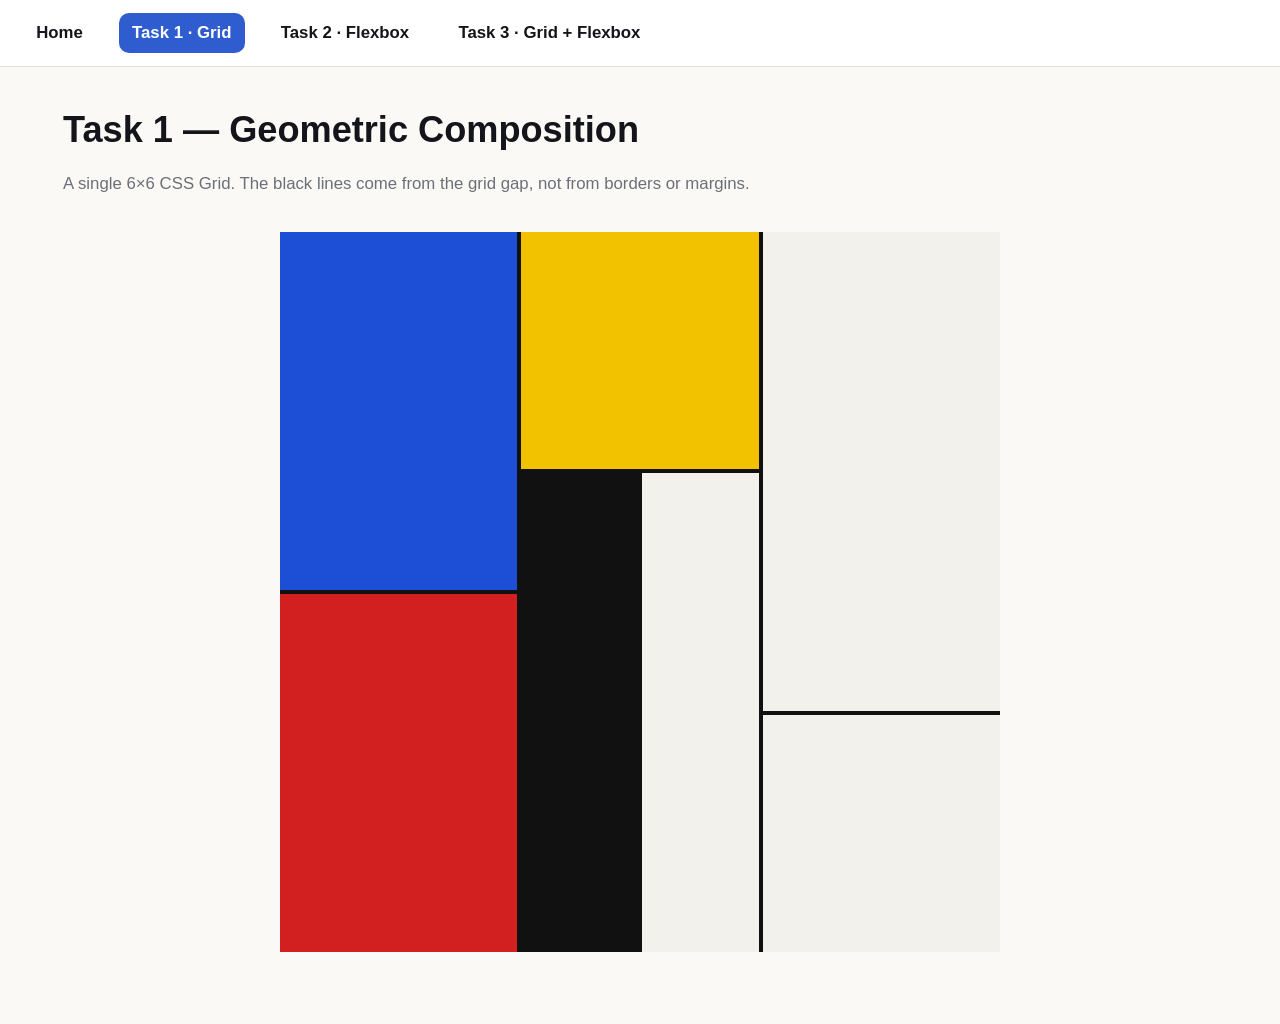
==== task1.html @ 8b4750a3 "Add files via upload" ====
<!DOCTYPE html>
<html lang="en">
<head>
<meta charset="UTF-8">
<meta name="viewport" content="width=device-width, initial-scale=1">
<title>Task 1 — Geometric Composition (CSS Grid)</title>
<link rel="stylesheet" href="css/variables.css">
<link rel="stylesheet" href="css/task1.css">
</head>
<body>
  <nav class="site-nav">
    <a href="index.html">Home</a>
    <a href="task1.html" aria-current="page">Task 1 · Grid</a>
    <a href="task2.html">Task 2 · Flexbox</a>
    <a href="task3.html">Task 3 · Grid + Flexbox</a>
  </nav>

  <main class="page-wrap">
    <h1>Task 1 — Geometric Composition</h1>
    <p>A single 6&times;6 CSS Grid. The black lines come from the grid gap, not from borders or margins.</p>

    <div class="composition">
      <div class="block block--blue"></div>
      <div class="block block--yellow"></div>
      <div class="block block--white block--tall"></div>
      <div class="block block--red"></div>
      <div class="block block--black"></div>
      <div class="block block--white block--mid"></div>
      <div class="block block--white block--corner"></div>
    </div>
  </main>
</body>
</html>
---- css/variables.css ----
/* ==========================================================================
   Shared design tokens — used by every task so the whole assignment
   reads as one consistent piece of work, not three separate exercises.
   ========================================================================== */

:root {
  /* Palette */
  --color-ink: #14151a;
  --color-paper: #faf9f6;
  --color-surface: #ffffff;
  --color-border: #e2e0da;
  --color-muted: #6b6f76;

  --color-primary: #2f5dd0;      /* blue accent (buttons, links) */
  --color-primary-dark: #23439c;
  --color-accent-yellow: #f0b429;
  --color-accent-red: #c62c2c;

  /* Mondrian palette for Task 1 */
  --mondrian-blue: #1c4fd6;
  --mondrian-yellow: #f2c200;
  --mondrian-red: #d21f1f;
  --mondrian-black: #111111;
  --mondrian-white: #f2f1ec;

  /* Typography */
  --font-base: "Segoe UI", Roboto, Helvetica, Arial, sans-serif;
  --font-size-base: clamp(0.95rem, 0.85rem + 0.3vw, 1.05rem);
  --font-size-h1: clamp(1.6rem, 1.3rem + 1.2vw, 2.4rem);
  --font-size-h2: clamp(1.2rem, 1rem + 0.8vw, 1.6rem);
  --line-height: 1.5;

  /* Spacing scale (fluid, no fixed pixel steps) */
  --space-1: clamp(0.35rem, 0.3rem + 0.2vw, 0.5rem);
  --space-2: clamp(0.6rem, 0.5rem + 0.4vw, 0.9rem);
  --space-3: clamp(1rem, 0.8rem + 0.8vw, 1.6rem);
  --space-4: clamp(1.6rem, 1.3rem + 1.2vw, 2.4rem);
  --space-5: clamp(2.4rem, 2rem + 1.6vw, 3.6rem);

  /* Radii / shadow, reused everywhere for a single visual language */
  --radius: 10px;
  --shadow: 0 1px 2px rgba(20, 21, 26, 0.06), 0 6px 16px rgba(20, 21, 26, 0.06);
}

* { box-sizing: border-box; }

html, body {
  margin: 0;
  padding: 0;
}

body {
  font-family: var(--font-base);
  font-size: var(--font-size-base);
  line-height: var(--line-height);
  color: var(--color-ink);
  background: var(--color-paper);
}

h1, h2, h3 { margin: 0 0 var(--space-2) 0; font-weight: 700; }
h1 { font-size: var(--font-size-h1); }
h2 { font-size: var(--font-size-h2); }
p { margin: 0 0 var(--space-2) 0; color: var(--color-muted); }

a { color: var(--color-primary); }

.page-wrap {
  max-width: 1200px;
  margin: 0 auto;
  padding: var(--space-4) var(--space-3);
}

.site-nav {
  display: flex;
  gap: var(--space-3);
  padding: var(--space-2) var(--space-3);
  border-bottom: 1px solid var(--color-border);
  background: var(--color-surface);
}
.site-nav a {
  text-decoration: none;
  color: var(--color-ink);
  font-weight: 600;
  padding: var(--space-1) var(--space-2);
  border-radius: var(--radius);
}
.site-nav a[aria-current="page"],
.site-nav a:hover {
  background: var(--color-primary);
  color: #fff;
}

.btn {
  display: inline-flex;
  align-items: center;
  justify-content: center;
  gap: var(--space-1);
  padding: var(--space-1) var(--space-3);
  border-radius: var(--radius);
  border: 1px solid transparent;
  font-weight: 600;
  cursor: pointer;
  text-decoration: none;
  font-size: 0.95em;
}
.btn-primary { background: var(--color-primary); color: #fff; }
.btn-primary:hover { background: var(--color-primary-dark); }
.btn-ghost {
  background: transparent;
  color: var(--color-ink);
  border-color: var(--color-border);
}
.btn-ghost:hover { border-color: var(--color-primary); color: var(--color-primary); }
---- css/task1.css ----
/* ==========================================================================
   Task 1 — Geometric composition, built with CSS Grid only.
   6 columns x 6 rows. Each block is placed by grid-column / grid-row span,
   never by fixed pixel size, floats or absolute positioning.
   The black "lines" are the grid's own gap showing through the black
   background of the container — not borders, not margins.
   ========================================================================== */

.composition {
  /* Stay square, scale with the window, never exceed the viewport height */
  width: min(90vw, 80vh, 800px);
  aspect-ratio: 1 / 1;
  margin: var(--space-4) auto;

  display: grid;
  grid-template-columns: repeat(6, 1fr);
  grid-template-rows: repeat(6, 1fr);
  gap: 0.6%;                 /* fluid gap = the black lines */
  background: var(--mondrian-black);
  border: 0.6% solid var(--mondrian-black);
}

.block { min-width: 0; min-height: 0; }

/* Placement — spans worked out from the reference drawing */
.block--blue   { grid-column: 1 / 3; grid-row: 1 / 4; background: var(--mondrian-blue); }
.block--yellow { grid-column: 3 / 5; grid-row: 1 / 3; background: var(--mondrian-yellow); }
.block--tall   { grid-column: 5 / 7; grid-row: 1 / 5; background: var(--mondrian-white); }
.block--red    { grid-column: 1 / 3; grid-row: 4 / 7; background: var(--mondrian-red); }
.block--black  { grid-column: 3 / 4; grid-row: 3 / 7; background: var(--mondrian-black); }
.block--mid    { grid-column: 4 / 5; grid-row: 3 / 7; background: var(--mondrian-white); }
.block--corner { grid-column: 5 / 7; grid-row: 5 / 7; background: var(--mondrian-white); }
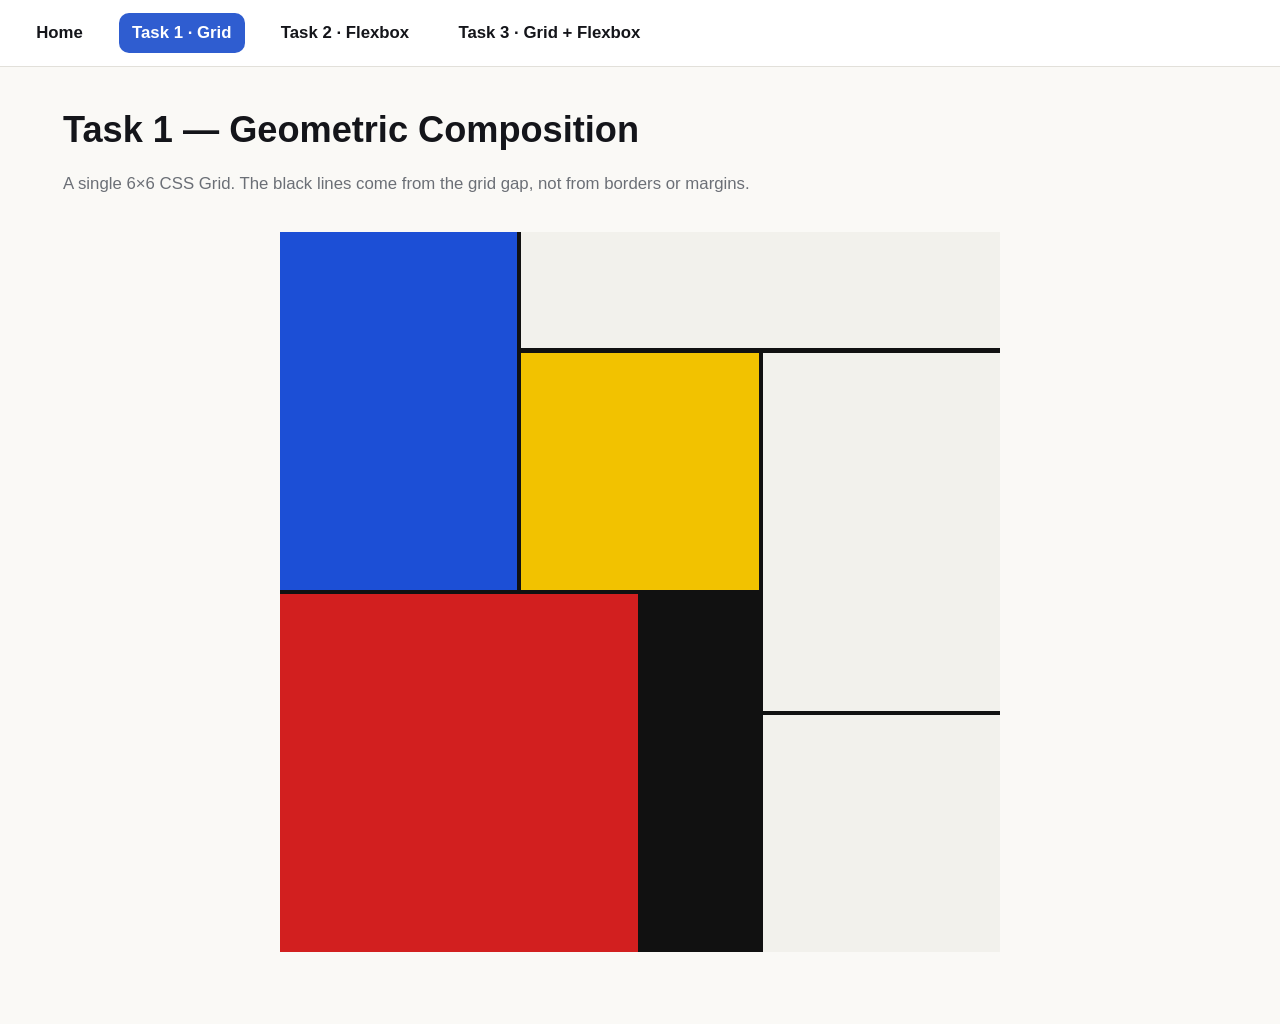
==== commit 2aedfaef: "Add files via upload" ====
--- a/task1.html
+++ b/task1.html
@@ -21,12 +21,12 @@
 
     <div class="composition">
       <div class="block block--blue"></div>
+      <div class="block block--top"></div>
       <div class="block block--yellow"></div>
-      <div class="block block--white block--tall"></div>
+      <div class="block block--right"></div>
       <div class="block block--red"></div>
       <div class="block block--black"></div>
-      <div class="block block--white block--mid"></div>
-      <div class="block block--white block--corner"></div>
+      <div class="block block--bottom"></div>
     </div>
   </main>
 </body>
--- a/css/task1.css
+++ b/css/task1.css
@@ -24,9 +24,9 @@
 
 /* Placement — spans worked out from the reference drawing */
 .block--blue   { grid-column: 1 / 3; grid-row: 1 / 4; background: var(--mondrian-blue); }
-.block--yellow { grid-column: 3 / 5; grid-row: 1 / 3; background: var(--mondrian-yellow); }
-.block--tall   { grid-column: 5 / 7; grid-row: 1 / 5; background: var(--mondrian-white); }
-.block--red    { grid-column: 1 / 3; grid-row: 4 / 7; background: var(--mondrian-red); }
-.block--black  { grid-column: 3 / 4; grid-row: 3 / 7; background: var(--mondrian-black); }
-.block--mid    { grid-column: 4 / 5; grid-row: 3 / 7; background: var(--mondrian-white); }
-.block--corner { grid-column: 5 / 7; grid-row: 5 / 7; background: var(--mondrian-white); }
+.block--top    { grid-column: 3 / 7; grid-row: 1 / 2; background: var(--mondrian-white); }
+.block--yellow { grid-column: 3 / 5; grid-row: 2 / 4; background: var(--mondrian-yellow); }
+.block--right  { grid-column: 5 / 7; grid-row: 2 / 5; background: var(--mondrian-white); }
+.block--red    { grid-column: 1 / 4; grid-row: 4 / 7; background: var(--mondrian-red); }
+.block--black  { grid-column: 4 / 5; grid-row: 4 / 7; background: var(--mondrian-black); }
+.block--bottom { grid-column: 5 / 7; grid-row: 5 / 7; background: var(--mondrian-white); }
